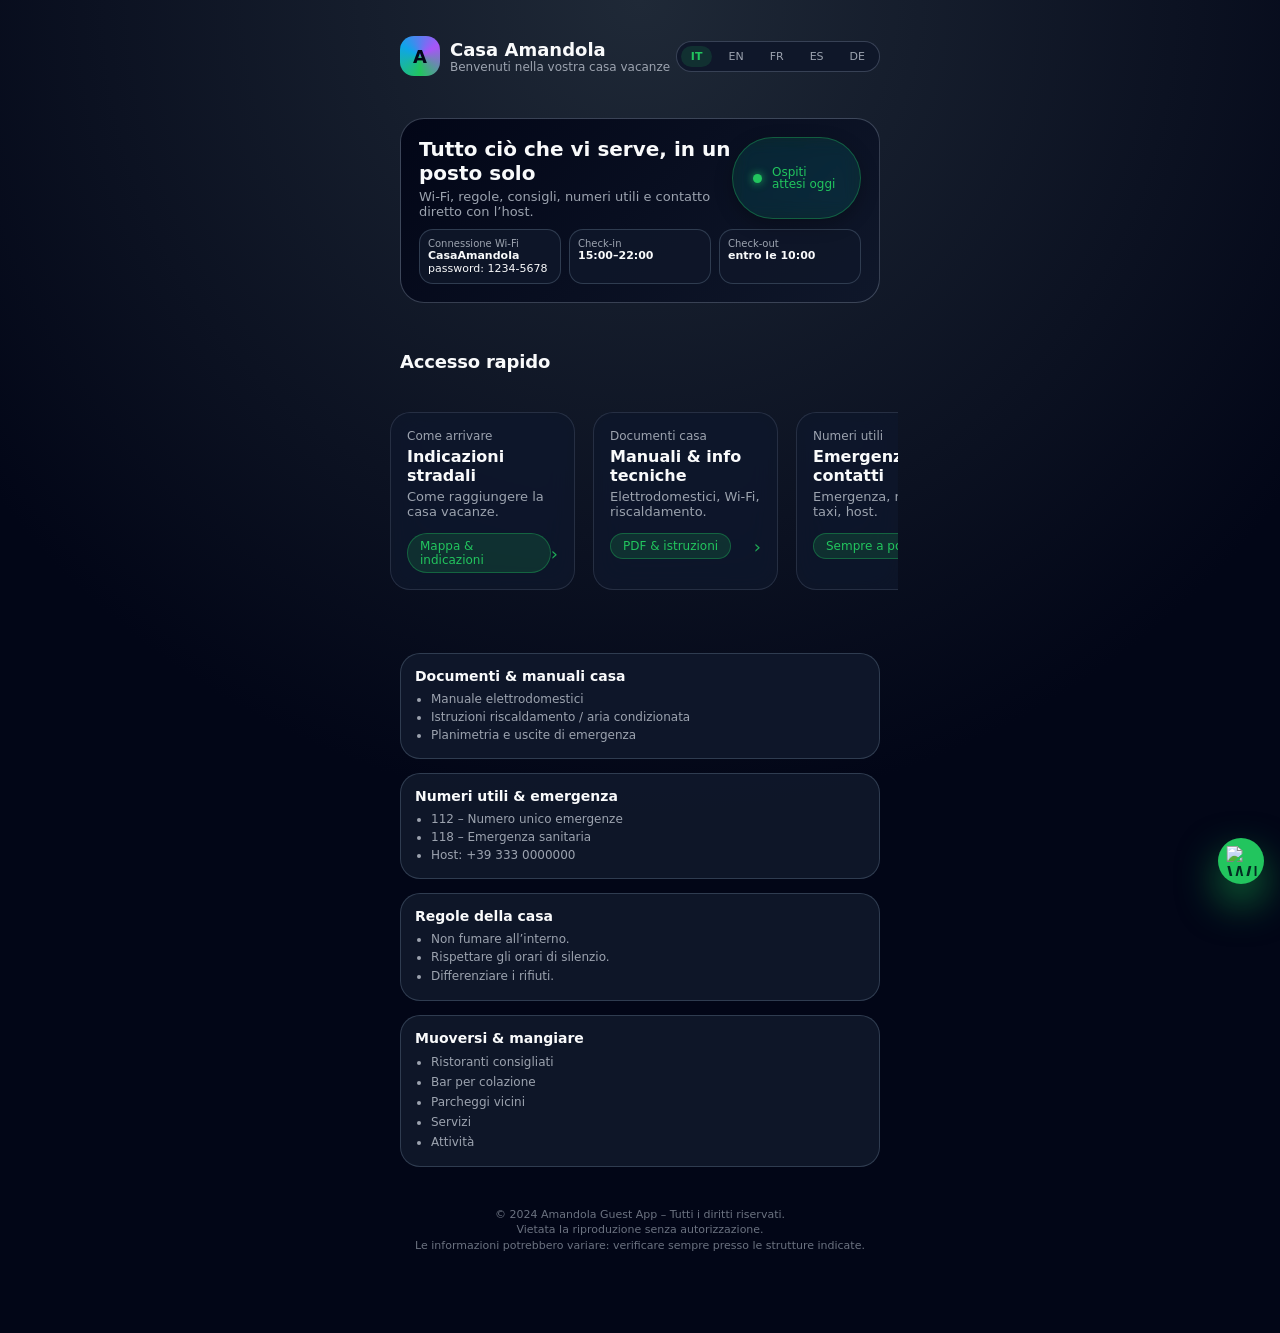
==== Amandola.html @ fbac4015 "Add files via upload" ====
<!DOCTYPE html>
<html lang="it">
<head>
  <meta charset="UTF-8" />
  <meta name="viewport" content="width=device-width, initial-scale=1" />
  <meta name="robots" content="noindex, nofollow">
  <title>Guest App - Casa Vacanze</title>
  <link rel="stylesheet" href="style.css" />
</head>

<body>
  <div class="app-shell">

    <!-- HEADER -->
    <header>
      <div class="brand">
        <div class="brand-logo">A</div>
        <div>
          <div class="brand-text-title">Casa Amandola</div>
          <div class="brand-text-sub" data-i18n="subtitle">
            Benvenuti nella vostra casa vacanze
          </div>
        </div>
      </div>

      <div class="lang-switch">
        <button class="lang-btn active" data-lang="it">IT</button>
        <button class="lang-btn" data-lang="en">EN</button>
        <button class="lang-btn" data-lang="fr">FR</button>
        <button class="lang-btn" data-lang="es">ES</button>
        <button class="lang-btn" data-lang="de">DE</button>
      </div>
    </header>

    <!-- HERO -->
    <section class="hero">
      <div class="hero-top">
        <div>
          <div class="hero-title" data-i18n="heroTitle">
            Tutto ciò che vi serve, in un posto solo
          </div>
          <div class="hero-sub" data-i18n="heroSub">
            Wi‑Fi, regole, consigli, numeri utili e contatto diretto con l’host.
          </div>
        </div>

        <div class="hero-pill">
          <span class="hero-pill-dot"></span>
          <span data-i18n="heroPill">Ospiti attesi oggi</span>
        </div>
      </div>

      <div class="hero-grid">
        <div class="hero-chip">
          <div class="hero-chip-label" data-i18n="wifi">Connessione Wi‑Fi</div>
          <div class="hero-chip-value">
            <strong>CasaAmandola</strong><br />
            <span>password: 1234-5678</span>
          </div>
        </div>

        <div class="hero-chip">
          <div class="hero-chip-label" data-i18n="checkin">Check‑in</div>
          <div class="hero-chip-value"><strong>15:00–22:00</strong></div>
        </div>

        <div class="hero-chip">
          <div class="hero-chip-label" data-i18n="checkout">Check‑out</div>
          <div class="hero-chip-value"><strong>entro le 10:00</strong></div>
        </div>
      </div>
    </section>

    <!-- CAROSELLO -->
    <div class="section-title" data-i18n="quickAccess">Accesso rapido</div>

    <div class="carousel">
      <div class="card" data-target="ComeArrivare">
        <div class="card-tag" data-i18n="arriveTag">Come arrivare</div>
        <div class="card-title" data-i18n="arriveTitle">Indicazioni stradali</div>
        <div class="card-desc" data-i18n="arriveDesc">Come raggiungere la casa vacanze.</div>
        <div class="card-footer">
          <a href="ComeArrivare.html" class="card-pill" data-i18n="arrivePill" style="text-decoration:none; color:inherit;">
             Mappa & indicazioni
          </a>
          <span class="card-arrow">›</span>
        </div>
      </div>

      <div class="card" data-target="doc-casa">
        <div class="card-tag" data-i18n="docsTag">Documenti casa</div>
        <div class="card-title" data-i18n="docsTitle">Manuali & info tecniche</div>
        <div class="card-desc" data-i18n="docsDesc">Elettrodomestici, Wi‑Fi, riscaldamento.</div>
        <div class="card-footer">
          <span class="card-pill" data-i18n="docsPill">PDF & istruzioni</span>
          <span class="card-arrow">›</span>
        </div>
      </div>

      <div class="card" data-target="numeri-utili">
        <div class="card-tag" data-i18n="numbersTag">Numeri utili</div>
        <div class="card-title" data-i18n="numbersTitle">Emergenze & contatti</div>
        <div class="card-desc" data-i18n="numbersDesc">Emergenza, medico, taxi, host.</div>
        <div class="card-footer">
          <span class="card-pill" data-i18n="numbersPill">Sempre a portata</span>
          <span class="card-arrow">›</span>
        </div>
      </div>

      <div class="card" data-target="regole-casa">
        <div class="card-tag" data-i18n="rulesTag">Regole</div>
        <div class="card-title" data-i18n="rulesTitle">Regole della casa</div>
        <div class="card-desc" data-i18n="rulesDesc">Silenzio, ospiti, animali.</div>
        <div class="card-footer">
          <span class="card-pill" data-i18n="rulesPill">Per una convivenza serena</span>
          <span class="card-arrow">›</span>
        </div>
      </div>

      <div class="card" data-target="muoversi-mangiare">
        <div class="card-tag" data-i18n="moveTag">Consigli</div>
        <div class="card-title" data-i18n="moveTitle">Muoversi & mangiare</div>
        <div class="card-desc" data-i18n="moveDesc">Ristoranti, bar, parcheggi.</div>
        <div class="card-footer">
          <span class="card-pill" data-i18n="movePill">Suggeriti dall’host</span>
          <span class="card-arrow">›</span>
        </div>
      </div>
    </div>

    <!-- SEZIONI -->
    <section id="doc-casa" class="section">
      <h3 data-i18n="secDocsTitle">Documenti & manuali casa</h3>
      <ul>
        <li data-i18n="secDocs1">Manuale elettrodomestici</li>
        <li data-i18n="secDocs2">Istruzioni riscaldamento / aria condizionata</li>
        <li data-i18n="secDocs3">Planimetria e uscite di emergenza</li>
      </ul>
    </section>

    <section id="numeri-utili" class="section">
      <h3 data-i18n="secNumbersTitle">Numeri utili & emergenza</h3>
      <ul>
        <li data-i18n="secNumbers1"><strong>112</strong> – Numero unico emergenze</li>
        <li data-i18n="secNumbers2"><strong>118</strong> – Emergenza sanitaria</li>
        <li data-i18n="secNumbers3"><strong>Host:</strong> +39 333 0000000</li>
      </ul>
    </section>

    <section id="regole-casa" class="section">
      <h3 data-i18n="secRulesTitle">Regole della casa</h3>
      <ul>
        <li data-i18n="secRules1">Non fumare all’interno.</li>
        <li data-i18n="secRules2">Rispettare gli orari di silenzio.</li>
        <li><a href="RaccoltaDifferenziata.html"><span data-i18n="secRules3">Differenziare i rifiuti.</span></a></li>
      </ul>
    </section>

    <section id="muoversi-mangiare" class="section">
      <h3 data-i18n="secMoveTitle">Muoversi & mangiare</h3>
      <ul>
        <li><a href="Ristoranti consigliati.html"><span data-i18n="secMove1">Ristoranti consigliati</span></a></li>
        <li><a href="Barconsigliati.html"><span data-i18n="secMove2">Bar per colazione</span></a></li>
        <li><a href="Parcheggi.html"><span data-i18n="secMove3">Parcheggi e trasporti</span></a></li>
        <li><a href="Servizi.html"><span data-i18n="secMove4">Servizi</span></a></li>
        <li><a href="Attività.html"><span data-i18n="secMove5">Attività</span></a></li>
      </ul>
    </section>

  </div>

  <!-- WHATSAPP -->
  <a class="whatsapp-fab" href="https://wa.me/393330000000" target="_blank" aria-label="WhatsApp">
    <img src="https://upload.wikimedia.org/wikipedia/commons/6/6b/WhatsApp.svg" alt="WhatsApp" />
  </a>

  <footer style="text-align:center; font-size:11px; color:#6b7280; margin-top:40px; line-height:1.4;">
    <span data-i18n="footerCopy">© 2024 Amandola Guest App – Tutti i diritti riservati.</span><br>
    <span data-i18n="footerNoRepro">Vietata la riproduzione senza autorizzazione.</span><br>
    <span data-i18n="footerDisclaimer">Le informazioni potrebbero variare: verificare sempre presso le strutture indicate.</span>
  </footer>

  <script src="script.js"></script>
</body>
</html>
---- style.css ----
html {
  scroll-behavior: smooth;
  -webkit-text-size-adjust: 100%;
}


:root {
  --bg: #050816;
  --card: #111827;
  --accent: #22c55e;
  --accent-soft: rgba(34, 197, 94, 0.15);
  --text: #f9fafb;
  --muted: #9ca3af;
  --radius-lg: 18px;
  --radius-pill: 999px;
}

* {
  box-sizing: border-box;
  margin: 0;
  padding: 0;
  font-family: system-ui, sans-serif;
}

body {
  background: radial-gradient(circle at top, #1f2937 0, #020617 55%);
  color: var(--text);
  min-height: 100vh;
  padding: 16px 16px 80px;
}

.app-shell {
  max-width: 480px;
  margin: 0 auto;
}

/* HEADER */
header {
  display: flex;
  justify-content: space-between;
  align-items: center;
  margin-bottom: 16px;
  margin-top: 20px;
}

.brand {
  display: flex;
  align-items: center;
  gap: 10px;
}

.brand-logo {
  width: 40px;
  height: 40px;
  border-radius: 14px;
  background: conic-gradient(
    from 180deg,
    #22c55e,
    #0ea5e9,
    #a855f7,
    #22c55e
  );
  display: flex;
  align-items: center;
  justify-content: center;
  font-weight: 700;
  font-size: 18px;
  color: #020617;
}

.brand-text-title {
  font-size: 18px;
  font-weight: 600;
}

.brand-text-sub {
  font-size: 12px;
  color: var(--muted);
}

/* LINGUE */
.lang-switch {
  display: flex;
  gap: 6px;
  background: rgba(15, 23, 42, 0.9);
  padding: 4px;
  border-radius: var(--radius-pill);
  border: 1px solid rgba(148, 163, 184, 0.3);
}

.lang-btn {
  border: none;
  background: transparent;
  color: var(--muted);
  font-size: 11px;
  padding: 4px 10px;
  border-radius: var(--radius-pill);
  cursor: pointer;
}

.lang-btn.active {
  background: var(--accent-soft);
  color: var(--accent);
  font-weight: 600;
}

/* HERO */
.hero {
  background: linear-gradient(135deg, #020617, #0f172a);
  border-radius: 24px;
  padding: 18px;
  border: 1px solid rgba(148, 163, 184, 0.35);
  margin-bottom: 18px;
  margin-top: 42px;
}

.hero-top {
  display: flex;
  justify-content: space-between;
  margin-bottom: 10px;
}

.hero-title {
  font-size: 20px;
  font-weight: 600;
}

.hero-sub {
  font-size: 13px;
  color: var(--muted);
  margin-top: 4px;
}

.hero-pill {
  display: inline-flex;
  align-items: center;
  justify-content: center;
  gap: 10px;
  padding: 8px 20px; /* più aria ai lati, perfetto per EN */
  background: rgba(34, 197, 94, 0.12);
  border: 1px solid rgba(34, 197, 94, 0.35);
  border-radius: 999px;
  font-size: 12px;
  font-weight: 500;
  color: #22c55e;
  line-height: 1;
  backdrop-filter: blur(10px) saturate(180%);
  -webkit-backdrop-filter: blur(10px) saturate(180%);
  box-shadow: 0 6px 18px rgba(0, 0, 0, 0.25);
  transition: all 0.25s ease;
}

.hero-pill:hover {
  background: rgba(34, 197, 94, 0.18);
  border-color: rgba(34, 197, 94, 0.55);
  transform: translateY(-1px);
}

.hero-pill-dot {
  width: 9px;
  height: 9px;
  border-radius: 50%;
  background: #22c55e;
  box-shadow: 0 0 8px rgba(34, 197, 94, 0.9);
  flex-shrink: 0;
  animation: pulseDot 2.2s infinite ease-in-out;
}

@keyframes pulseDot {
  0% { transform: scale(1); opacity: 1; }
  50% { transform: scale(1.25); opacity: 0.65; }
  100% { transform: scale(1); opacity: 1; }
}



.hero-grid {
  display: grid;
  grid-template-columns: repeat(3, 1fr);
  gap: 8px;
  margin-top: 8px;
}

.hero-chip {
  background: rgba(15, 23, 42, 0.9);
  border-radius: 14px;
  padding: 8px;
  border: 1px solid rgba(51, 65, 85, 0.9);
  font-size: 11px;
}

.hero-chip-label {
  color: var(--muted);
  font-size: 10px;
}


/* TITOLO ACCESSO RAPIDO */
.section-title {
  margin: 48px 0 10px 0;
  font-size: 18px;
  font-weight: 600;
  letter-spacing: -0.2px;
}

/* CAROSELLO SUPER-PREMIUM */
.carousel {
  display: flex;
  gap: 18px;
  overflow-x: auto;
  padding: 30px 8px 15px 8px;
  margin: 0 -18px 48px -18px;
  scroll-snap-type: x mandatory;
  -webkit-overflow-scrolling: touch;
  scrollbar-width: none;
  position: relative;
  perspective: 1000px; /* necessario per il parallax */
  overscroll-behavior-x: contain; /* evita l'effetto bounce su mobile */
  overscroll-behavior-y: none; /* previene lo scroll verticale indesiderato durante il drag */
  touch-action: pan-x; /* migliora la reattività del drag su mobile */
  scroll-behavior: smooth; /* scroll fluido quando si clicca su una card */
  -webkit-overflow-scrolling: touch; /* migliora la fluidità dello scroll su iOS */
}

.carousel::-webkit-scrollbar {
  display: none;
}



/* CARD COMPATTE E ALLINEATE */
.card {
  min-width: 185px;
  min-height: 160px; /* tutte alla stessa altezza */
  background: rgba(15, 23, 42, 0.85);
  border-radius: 20px;
  padding: 16px;
  border: 1px solid rgba(148, 163, 184, 0.18);
  scroll-snap-align: center;
  cursor: pointer;
  transition: transform 0.22s ease, border-color 0.22s ease;
  backdrop-filter: blur(14px) saturate(180%);
  -webkit-backdrop-filter: blur(14px) saturate(180%);
  transform-origin: center;
  will-change: transform;
  box-shadow: none; /* nessuna ombra */
}

/* Hover leggero e stabile */
.card:hover {
  transform: translateY(-4px) scale(1.03);
  border-color: rgba(255, 255, 255, 0.25);
}

/* Testi interni */
.card-tag {
  font-size: 12px;
  color: var(--muted);
  margin-bottom: 4px;
}

.card-title {
  font-size: 16px;
  font-weight: 600;
  margin-bottom: 4px;
}

.card-desc {
  font-size: 13px;
  color: var(--muted);
  margin-bottom: 14px;
}

.card-footer {
  display: flex;
  justify-content: space-between;
  align-items: center;
  color: var(--accent);
  font-size: 12px;
}

.card-pill {
  background: rgba(34, 197, 94, 0.15);
  padding: 5px 12px;
  border-radius: 999px;
  border: 1px solid rgba(34, 197, 94, 0.35);
  font-weight: 500;
}

.card-arrow {
  font-size: 18px;
  opacity: 0.85;
}

/* Drag cursor */
.carousel.dragging {
  cursor: grabbing;
  cursor: -webkit-grabbing;
}



/* SEZIONI */
.section {
  background: rgba(15, 23, 42, 0.96);
  border-radius: 20px;
  padding: 14px;
  border: 1px solid rgba(51, 65, 85, 0.9);
  margin-bottom: 14px;
}

.section h3 {
  font-size: 14px;
  margin-bottom: 6px;
}

.section li {
  font-size: 12px;
  color: var(--muted);
  margin-left: 16px;
  line-height: 1.5;
}

.section a {
  color: var(--muted);
  text-decoration: none;
  display: block;
  padding: 1px 0;
}

.section a:hover {
  color: var(--accent);
}




/* WHATSAPP */
.whatsapp-fab {
  position: fixed;
  right: 16px;
  bottom: 16px;
  width: 46px;
  height: 46px;
  border-radius: 999px;
  background: #22c55e;
  display: flex;
  align-items: center;
  justify-content: center;
  color: #022c22;
  font-size: 26px;
  box-shadow: 0 18px 40px rgba(22, 163, 74, 0.7);
  text-decoration: none;
  transform: none;
  transition: transform 0.12s ease, filter 0.12s ease;
  touch-action: manipulation; /* elimina delay Android */
}

/* Effetto tap (iPhone + Android) */
.whatsapp-fab:active {
  transform: scale(0.90);
  filter: brightness(1.18);
}

.whatsapp-fab img {
  width: 30px;
  height: 30px;
  display:block;
  object-fit: contain;
  transform: translateX(0.5px); /* centratura ottimale del logo */
}

@media (hover: hover) {
  .whatsapp-fab:hover {
    transform: scale(1.06);
    filter: brightness(1.22);
  }
}

.wa-pulse {
  animation: waPulse 0.18s ease;
}

@keyframes waPulse {
  0% { transform: scale(1); }
  50% { transform: scale(0.88); }
  100% { transform: scale(1); }
}
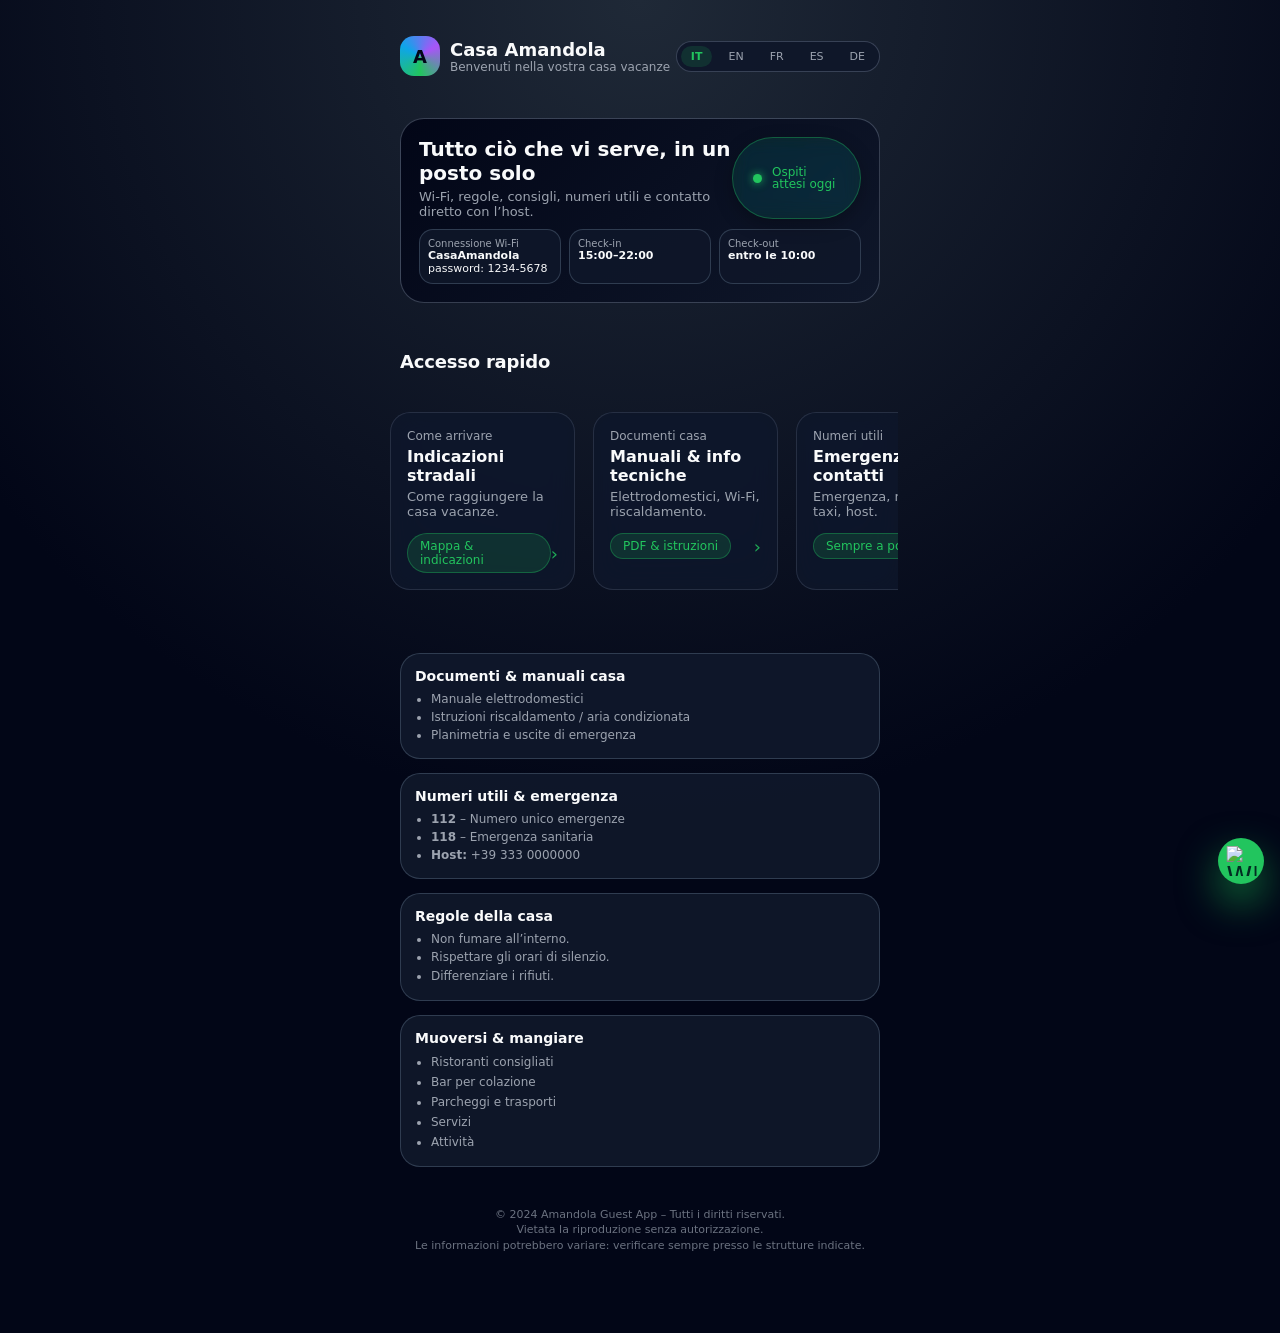
==== commit 9b0193db: "Add files via upload" ====
--- a/Amandola.html
+++ b/Amandola.html
@@ -170,7 +170,7 @@
   </div>
 
   <!-- WHATSAPP -->
-  <a class="whatsapp-fab" href="https://wa.me/393330000000" target="_blank" aria-label="WhatsApp">
+  <a class="whatsapp-fab" href="https://wa.me/393662097503" target="_blank" aria-label="WhatsApp">
     <img src="https://upload.wikimedia.org/wikipedia/commons/6/6b/WhatsApp.svg" alt="WhatsApp" />
   </a>
 
--- a/style.css
+++ b/style.css
@@ -203,54 +203,61 @@
   letter-spacing: -0.2px;
 }
 
-/* CAROSELLO SUPER-PREMIUM */
+
+/* CAROSELLO SUPER-PREMIUM (COMPATIBILE ANDROID + IPHONE) */
 .carousel {
   display: flex;
   gap: 18px;
   overflow-x: auto;
   padding: 30px 8px 15px 8px;
   margin: 0 -18px 48px -18px;
-  scroll-snap-type: x mandatory;
+
+  /* FIX: rimuove lo scroll-snap che crea problemi su Android */
+  scroll-snap-type: none !important;
+
   -webkit-overflow-scrolling: touch;
   scrollbar-width: none;
   position: relative;
-  perspective: 1000px; /* necessario per il parallax */
-  overscroll-behavior-x: contain; /* evita l'effetto bounce su mobile */
-  overscroll-behavior-y: none; /* previene lo scroll verticale indesiderato durante il drag */
-  touch-action: pan-x; /* migliora la reattività del drag su mobile */
-  scroll-behavior: smooth; /* scroll fluido quando si clicca su una card */
-  -webkit-overflow-scrolling: touch; /* migliora la fluidità dello scroll su iOS */
+  perspective: 1000px;
+
+  /* FIX: permette sia pan-x che pan-y */
+  touch-action: pan-x pan-y;
+
+  /* FIX: non bloccare lo scroll verticale */
+  overscroll-behavior-y: auto;
+
+  scroll-behavior: smooth;
 }
 
 .carousel::-webkit-scrollbar {
   display: none;
 }
 
-
-
-/* CARD COMPATTE E ALLINEATE */
+/* CARD PREMIUM */
 .card {
   min-width: 185px;
-  min-height: 160px; /* tutte alla stessa altezza */
+  min-height: 160px;
   background: rgba(15, 23, 42, 0.85);
   border-radius: 20px;
   padding: 16px;
   border: 1px solid rgba(148, 163, 184, 0.18);
-  scroll-snap-align: center;
+
+  /* FIX: rimuove snap forzato */
+  scroll-snap-align: none !important;
+
   cursor: pointer;
   transition: transform 0.22s ease, border-color 0.22s ease;
   backdrop-filter: blur(14px) saturate(180%);
   -webkit-backdrop-filter: blur(14px) saturate(180%);
   transform-origin: center;
   will-change: transform;
-  box-shadow: none; /* nessuna ombra */
-}
-
-/* Hover leggero e stabile */
+}
+
 .card:hover {
   transform: translateY(-4px) scale(1.03);
   border-color: rgba(255, 255, 255, 0.25);
 }
+
 
 /* Testi interni */
 .card-tag {
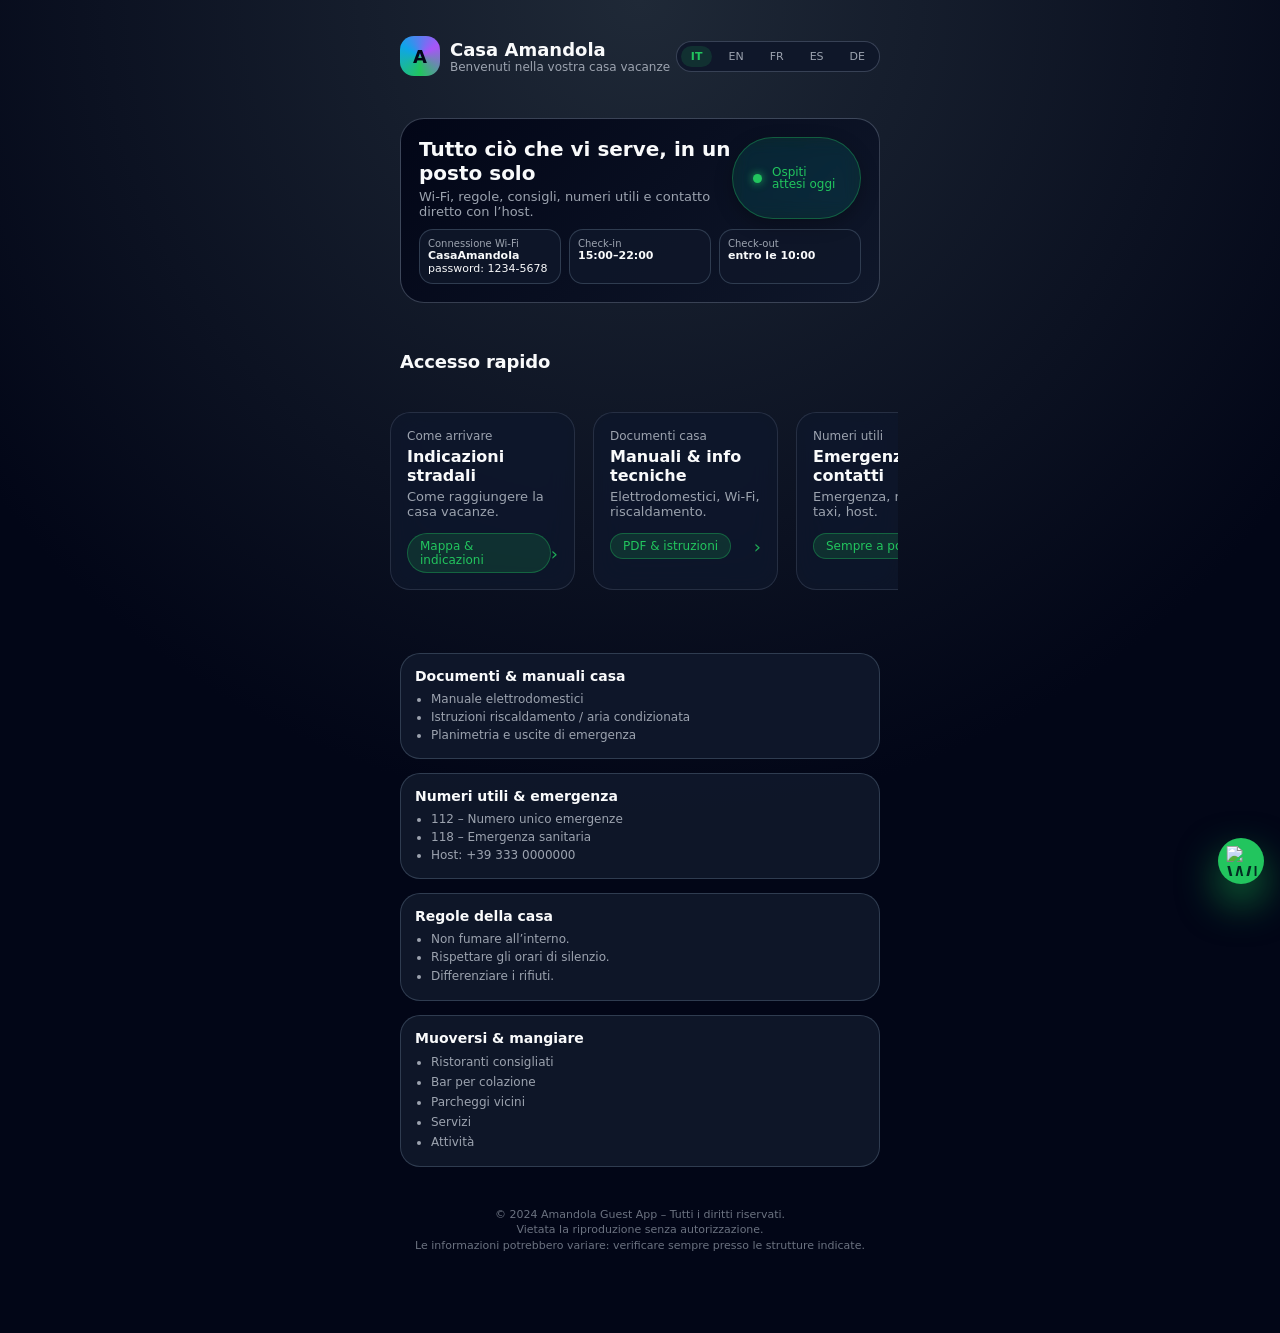
==== commit 5e6b4367: "Add files via upload" ====
--- a/Amandola.html
+++ b/Amandola.html
@@ -23,13 +23,30 @@
         </div>
       </div>
 
-      <div class="lang-switch">
-        <button class="lang-btn active" data-lang="it">IT</button>
-        <button class="lang-btn" data-lang="en">EN</button>
-        <button class="lang-btn" data-lang="fr">FR</button>
-        <button class="lang-btn" data-lang="es">ES</button>
-        <button class="lang-btn" data-lang="de">DE</button>
-      </div>
+      <! -- wrapper lingue -->
+      <div class="lang-wrapper"
+        <! -- Bottoni lingua (desktop / schermi grandi) -->
+        <div class="lang-switch">
+          <button class="lang-btn active" data-lang="it">IT</button>
+          <button class="lang-btn" data-lang="en">EN</button>
+          <button class="lang-btn" data-lang="fr">FR</button>
+          <button class="lang-btn" data-lang="es">ES</button>
+          <button class="lang-btn" data-lang="de">DE</button>
+        </div>
+      </div>
+
+      <div class="lang-icon" onclick="toggleLangMenu(event)">
+       🌐
+      </div>
+
+      <div class="lang-menu" id="langMenu">
+        <button data-lang="it">IT</button>
+        <button data-lang="en">EN</button>
+        <button data-lang="fr">FR</button>
+        <button data-lang="es">ES</button>
+        <button data-lang="de">DE</button>
+      </div>
+
     </header>
 
     <!-- HERO -->
--- a/style.css
+++ b/style.css
@@ -204,6 +204,84 @@
 }
 
 
+
+
+
+.lang-wrapper {
+  position: relative;
+  display: flex;
+  align-items: center;
+  gap: 8px;
+}
+
+/* Icona globo (desktop: nascosta) */
+.lang-icon {
+  display: none;
+  font-size: 20px;
+  cursor: pointer;
+  padding: 6px;
+  border-radius: 50%;
+  background: rgba(255,255,255,0.1);
+  backdrop-filter: blur(10px);
+}
+
+/* Menu lingue a comparsa con animazione */
+.lang-menu {
+  position: absolute;
+  right: 0;
+  top: 40px;
+  background: rgba(15,23,42,0.95);
+  padding: 10px;
+  border-radius: 12px;
+  backdrop-filter: blur(10px);
+  z-index: 999;
+
+  opacity: 0;
+  transform: translateY(4px);
+  pointer-events: none;
+  transition: opacity 0.18s ease, transform 0.18s ease;
+}
+
+.lang-menu.open {
+  opacity: 1;
+  transform: translateY(0);
+  pointer-events: auto;
+}
+
+.lang-menu button {
+  display: block;
+  width: 100%;
+  margin: 4px 0;
+  padding: 6px 10px;
+  border-radius: 8px;
+  background: rgba(255,255,255,0.08);
+  border: 1px solid rgba(255,255,255,0.2);
+  color: white;
+  font-size: 13px;
+}
+
+/* MOBILE: sotto 450px → nascondi bottoni, mostra globo */
+@media (max-width: 450px) {
+  .lang-switch {
+    display: none !important;
+    visibility: hidden !important;
+    opacity: 0 !important;
+    height: 0 !important;
+    overflow: hidden !important;
+    padding: 0 !important;
+    margin: 0 !important;
+  }
+
+  .lang-icon {
+    display: block !important;
+  }
+}
+
+
+
+
+
+
 /* CAROSELLO SUPER-PREMIUM (COMPATIBILE ANDROID + IPHONE) */
 .carousel {
   display: flex;
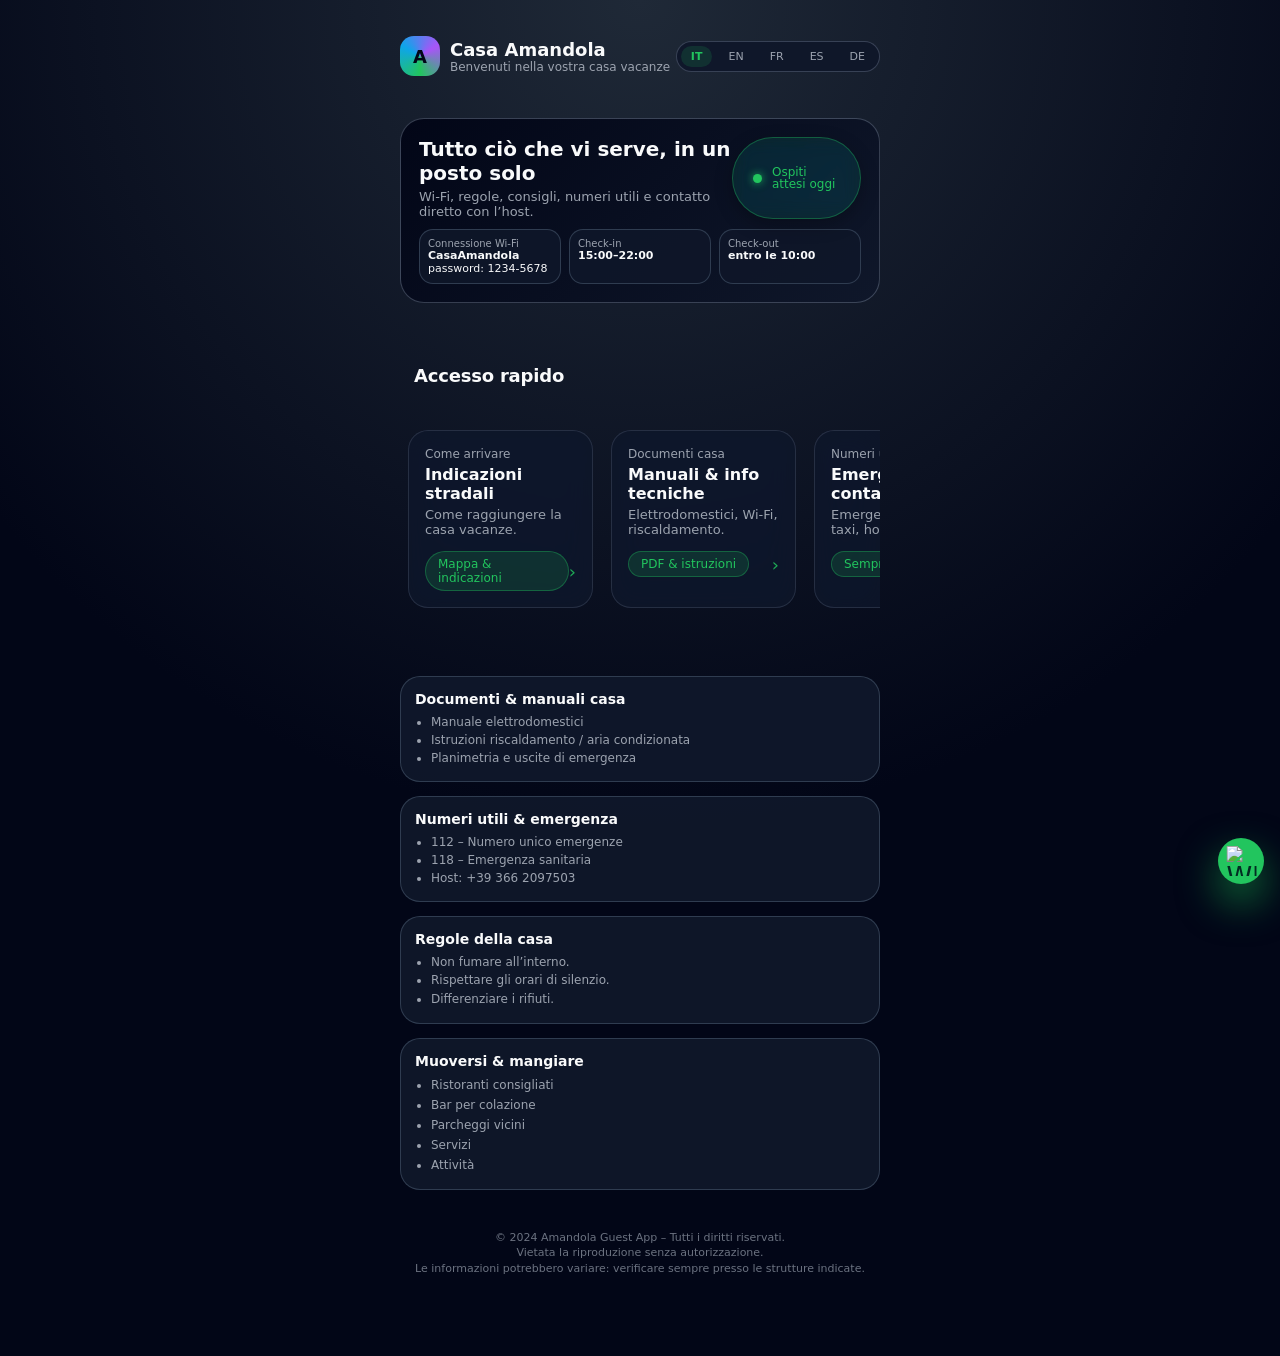
==== commit 0132f001: "Add files via upload" ====
--- a/Amandola.html
+++ b/Amandola.html
@@ -36,7 +36,7 @@
       </div>
 
       <div class="lang-icon" onclick="toggleLangMenu(event)">
-       🌐
+        <span>🌐</span>
       </div>
 
       <div class="lang-menu" id="langMenu">
@@ -160,7 +160,7 @@
       <ul>
         <li data-i18n="secNumbers1"><strong>112</strong> – Numero unico emergenze</li>
         <li data-i18n="secNumbers2"><strong>118</strong> – Emergenza sanitaria</li>
-        <li data-i18n="secNumbers3"><strong>Host:</strong> +39 333 0000000</li>
+        <li data-i18n="secNumbers3"><strong>Host:</strong> +39 366 2097503</li>
       </ul>
     </section>
 
--- a/style.css
+++ b/style.css
@@ -201,6 +201,7 @@
   font-size: 18px;
   font-weight: 600;
   letter-spacing: -0.2px;
+  padding: 14px 14px;
 }
 
 
@@ -216,13 +217,18 @@
 
 /* Icona globo (desktop: nascosta) */
 .lang-icon {
-  display: none;
+  display:none;
   font-size: 20px;
   cursor: pointer;
   padding: 6px;
   border-radius: 50%;
   background: rgba(255,255,255,0.1);
   backdrop-filter: blur(10px);
+}
+
+.lang-icon span {
+  display: block;
+  transform: translateY(-1px); /* centratura ottimale del globo */
 }
 
 /* Menu lingue a comparsa con animazione */
@@ -287,8 +293,8 @@
   display: flex;
   gap: 18px;
   overflow-x: auto;
-  padding: 30px 8px 15px 8px;
-  margin: 0 -18px 48px -18px;
+  padding: 20px 8px 20px 8px;
+  margin: 0 0 48px 0;
 
   /* FIX: rimuove lo scroll-snap che crea problemi su Android */
   scroll-snap-type: none !important;
